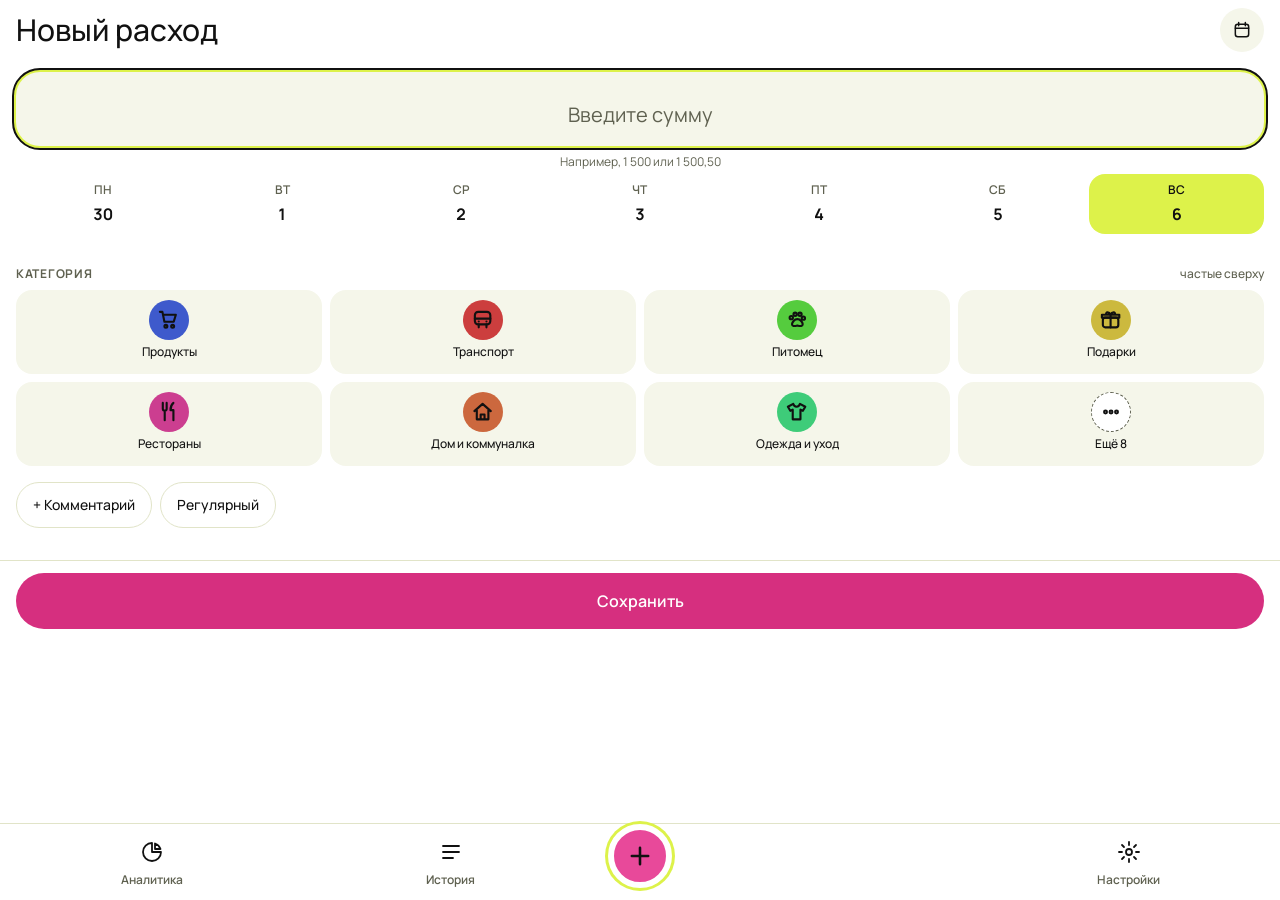
==== beta/index.html @ 1c263b08 "Этапы 2 и 3: каркас приложения и главный экран ввода расхода - нижняя панель на 5 фиксированных мест" ====
<!doctype html>
<html lang="ru">
<head>
<meta charset="utf-8">
<meta name="viewport" content="width=device-width, initial-scale=1, viewport-fit=cover">
<meta name="apple-mobile-web-app-capable" content="yes">
<meta name="mobile-web-app-capable" content="yes">
<meta name="apple-mobile-web-app-title" content="MyMoney β">
<meta name="apple-mobile-web-app-status-bar-style" content="default">
<meta name="theme-color" content="#EFF1D3">
<meta name="color-scheme" content="light dark">
<title>MyMoney</title>
<link rel="apple-touch-icon" href="../icons/icon-180.png">
<link rel="icon" href="../icons/icon-180.png">
<link rel="stylesheet" href="../css/fonts.css">
<link rel="stylesheet" href="../css/app.css">
</head>
<body>
<div id="app"><div class="fatal"><p class="muted">Загрузка…</p></div></div>
<script type="module" src="../js/app.js"></script>
</body>
</html>
---- css/fonts.css ----
/* Manrope (SIL Open Font License), хранится в проекте: работает без интернета и не отправляет запросы наружу. */
@font-face { font-family: 'Manrope'; font-style: normal; font-weight: 300 700; font-display: swap; src: url('../fonts/manrope-cyrillic.woff2') format('woff2'); unicode-range: U+0301, U+0400-045F, U+0490-0491, U+04B0-04B1, U+2116; }
@font-face { font-family: 'Manrope'; font-style: normal; font-weight: 300 700; font-display: swap; src: url('../fonts/manrope-latin.woff2') format('woff2'); unicode-range: U+0000-00FF, U+0131, U+0152-0153, U+02BB-02BC, U+02C6, U+02DA, U+02DC, U+0304, U+0308, U+0329, U+2000-206F, U+20AC, U+2122, U+2191, U+2193, U+2212, U+2215, U+FEFF, U+FFFD; }
---- css/app.css ----
/* Оформление по макету: кремовый фон, лаймовые акценты, малиновая кнопка действия. Светлая и тёмная темы. */
:root {
  --bg: #EFF1D3; --surface: #FFFFFF; --surface2: #F5F6EA; --ink: #111111; --muted: #5F6150; --line: #E1E4C8;
  --lime: #DDF24A; --lime-soft: #EAF5A6; --on-lime: #111111;
  --pink: #E8499A; --accent: #D62F7F; --accent-ink: #FFFFFF; --accent-soft: #F6F8D9;
  --bad: #B3261E; --bad-soft: #FBE7E5; --soft-b: transparent;
  --cs: 58%; --cl: 52%; --on-cat: #111111;
  --f-ui: 'Manrope', system-ui, -apple-system, 'Segoe UI', sans-serif;
  --ease: cubic-bezier(0.22, 1, 0.36, 1);
  --sat: env(safe-area-inset-top, 0px); --sab: env(safe-area-inset-bottom, 0px);
  color-scheme: light;
}
@media (prefers-color-scheme: dark) { :root {
  --bg: #131209; --surface: #181818; --surface2: #272727; --ink: #F2F2EA; --muted: #A9AA98; --line: #313131;
  --accent: #FF70B8; --accent-ink: #111111; --accent-soft: #272727;
  --bad: #FF8A80; --bad-soft: #272727; --soft-b: currentColor;
  --cs: 62%; --cl: 62%; color-scheme: dark; } }

* { box-sizing: border-box; -webkit-tap-highlight-color: transparent; }
html, body { margin: 0; height: 100%; background: var(--surface); }
body { color: var(--ink); font-family: var(--f-ui); font-size: 14px; line-height: 20px; overscroll-behavior: none; -webkit-text-size-adjust: 100%; }
button, input, select { font: inherit; color: inherit; }
button { cursor: pointer; }
button:focus-visible, .inp:focus-visible { outline: 2px solid var(--ink); outline-offset: 2px; }
.num { font-variant-numeric: tabular-nums; }
.muted { color: var(--muted); }
.small { font-size: 12px; line-height: 16px; }

/* каркас: отступ под строку состояния, прокручиваемая область, нижняя панель */
#app { display: flex; flex-direction: column; height: 100vh; height: 100dvh; background: var(--surface); padding-top: var(--sat); }
#app.kb .tabs { display: none; }
.body { flex: 1; overflow-y: auto; overflow-x: hidden; position: relative; scrollbar-width: none; -webkit-overflow-scrolling: touch; overscroll-behavior: contain; }
.body::-webkit-scrollbar { display: none; }
.pad { padding: 4px 16px 32px; }

.tabs { flex: none; display: grid; grid-template-columns: 1fr 1fr 80px 1fr 1fr; align-items: end; border-top: 1px solid var(--line); padding: 8px 2px calc(12px + var(--sab)); background: var(--surface); position: relative; }
.tabs button { border: 0; background: transparent; color: var(--muted); display: flex; flex-direction: column; align-items: center; width: 100%; padding: 0; }
.tabs .ic { width: 40px; height: 40px; border-radius: 50%; display: grid; place-items: center; color: var(--ink); transition: background-color .3s var(--ease); }
.tabs .tl { font-size: 12px; line-height: 16px; font-weight: 600; }
.tabs button[aria-current="page"] { color: var(--ink); }
.tabs button[aria-current="page"] .ic { background: var(--lime); color: var(--on-lime); }
.tabs svg { width: 24px; height: 24px; stroke: currentColor; fill: none; stroke-width: 1.8; stroke-linecap: round; stroke-linejoin: round; }
.tabs .fab { width: 64px; height: 64px; margin: -40px auto 0; border-radius: 50%; background: var(--pink); color: #fff; border: 6px solid var(--surface); box-shadow: 0 0 0 1px var(--line); display: grid; place-items: center; transition: transform .5s var(--ease); }
.tabs .fab svg { width: 28px; height: 28px; stroke-width: 2.2; }
.tabs .fab:active { transform: scale(.96); }
.tabs .fab[aria-current="page"] { box-shadow: 0 0 0 3px var(--lime); }

.hdr { display: flex; align-items: center; gap: 8px; padding: 8px 16px; }
.hdr h1 { margin: 0; flex: 1; font-size: 30px; line-height: 36px; font-weight: 500; text-wrap: balance; }
.hdr .ib { border: 0; background: var(--surface2); width: 44px; height: 44px; border-radius: 50%; display: grid; place-items: center; flex: none; position: relative; cursor: pointer; }
.hdr .ib svg { width: 20px; height: 20px; stroke: currentColor; fill: none; stroke-width: 1.8; stroke-linecap: round; stroke-linejoin: round; }
.dpick { position: absolute; inset: 0; width: 100%; height: 100%; opacity: 0; cursor: pointer; }

.btn { border: 0; border-radius: 999px; padding: 12px 16px; font-weight: 600; font-size: 14px; line-height: 20px; background: var(--surface2); color: var(--ink); transition: transform .3s var(--ease); }
.btn:active, .tile:active, .chip:active { transform: scale(.98); }
.btn.primary { background: var(--accent); color: var(--accent-ink); }
.btn.big { width: 100%; padding: 16px; font-size: 16px; line-height: 24px; }
.btn[disabled] { opacity: .45; }
.card { background: var(--surface2); border-radius: 24px; padding: 16px; }
.row { display: flex; align-items: center; gap: 12px; }

.lbl { font-size: 12px; line-height: 16px; letter-spacing: .06em; text-transform: uppercase; color: var(--muted); font-weight: 700; margin: 24px 0 8px; display: flex; justify-content: space-between; align-items: center; }
.lbl .opt { text-transform: none; letter-spacing: 0; font-weight: 500; }
.inp { width: 100%; border: 1.5px solid var(--line); background: var(--surface); border-radius: 16px; padding: 12px 16px; font-size: 16px; line-height: 24px; outline: none; }
.inp:focus { border-color: var(--ink); box-shadow: 0 0 0 3px var(--lime); }
.inp.amt { font-size: 36px; line-height: 40px; font-weight: 300; padding: 16px; text-align: center; background: var(--surface2); border-color: transparent; border-radius: 24px; letter-spacing: -0.01em; margin-top: 8px; }
.inp.amt::placeholder { font-size: 20px; line-height: 28px; font-weight: 400; color: var(--muted); letter-spacing: 0; }
.err { background: var(--bad-soft); color: var(--bad); border: 1px solid var(--soft-b); border-radius: 16px; padding: 12px 16px; margin-top: 8px; }
.hint { text-align: center; margin-top: 8px; color: var(--muted); font-size: 12px; line-height: 16px; }

.tiles { display: grid; grid-template-columns: repeat(4, 1fr); gap: 8px; }
.tile { border: 2px solid transparent; background: var(--surface2); border-radius: 16px; padding: 8px 0; display: flex; flex-direction: column; align-items: center; justify-content: flex-start; gap: 4px; font-size: 12px; line-height: 16px; font-weight: 500; text-align: center; min-width: 0; min-height: 84px; transition: transform .3s var(--ease); }
.tile .nm { display: -webkit-box; -webkit-line-clamp: 2; -webkit-box-orient: vertical; overflow: hidden; overflow-wrap: anywhere; padding: 0 2px; }
.tile[aria-pressed="true"] { border-color: var(--ink); background: var(--surface); }
.dot { width: 40px; height: 40px; border-radius: 50%; display: grid; place-items: center; color: var(--on-cat); flex: none; }
.dot svg { width: 58%; height: 58%; stroke: var(--on-cat); fill: none; stroke-width: 2.2; stroke-linecap: round; stroke-linejoin: round; }
.tile.more .dot { background: var(--surface); border: 1.5px dashed var(--muted); }
.tile.more .dot svg { stroke: var(--ink); }

.chips { display: flex; gap: 8px; flex-wrap: wrap; }
.chip { border: 1.5px solid var(--line); background: var(--surface); border-radius: 999px; padding: 12px 16px; font-size: 14px; line-height: 20px; font-weight: 500; transition: transform .3s var(--ease); min-height: 44px; }
.chip[aria-pressed="true"] { background: var(--lime); color: var(--on-lime); border-color: var(--ink); font-weight: 600; }

.wk { display: grid; grid-template-columns: repeat(7, 1fr); gap: 4px; padding: 4px 0 8px; }
.wk button { border: 0; background: transparent; border-radius: 16px; padding: 8px 0; display: flex; flex-direction: column; align-items: center; gap: 4px; color: var(--muted); font-size: 12px; line-height: 16px; font-weight: 600; text-transform: uppercase; min-height: 56px; }
.wk button b { font-size: 16px; line-height: 24px; color: var(--ink); }
.wk button[aria-pressed="true"] { background: var(--lime); color: var(--on-lime); }
.wk button[aria-pressed="true"] b { color: var(--on-lime); }
.dateline { color: var(--muted); font-size: 12px; line-height: 16px; margin: 0 0 4px; }

.savebar { position: sticky; bottom: 0; z-index: 2; padding: 12px 16px 16px; background: var(--surface); border-top: 1px solid var(--line); }
.toast { position: fixed; left: 16px; right: 16px; bottom: calc(176px + var(--sab)); display: flex; align-items: center; gap: 12px; background: var(--ink); color: var(--surface); border-radius: 16px; padding: 12px 16px; font-weight: 500; z-index: 9; opacity: 0; transform: translateY(8px); transition: opacity .3s var(--ease), transform .5s var(--ease); pointer-events: none; }
.toast.show { opacity: 1; transform: none; }
.toast.act { pointer-events: auto; }
.toast button { margin-left: auto; border: 0; border-radius: 999px; background: var(--lime); color: #111; padding: 8px 16px; font-weight: 700; flex: none; min-height: 44px; }
#app.kb .toast { bottom: 96px; }

.empty { text-align: center; padding: 32px 8px 8px; }
.empty h2 { margin: 16px 0 8px; font-size: 24px; line-height: 32px; font-weight: 600; text-wrap: balance; }
.empty p { margin: 0 0 24px; color: var(--muted); text-wrap: pretty; }
.kv { display: grid; grid-template-columns: auto 1fr; gap: 4px 16px; margin: 0; }
.kv dt { color: var(--muted); }
.kv dd { margin: 0; text-align: right; font-weight: 600; overflow-wrap: anywhere; }
.fatal { padding: 32px 16px; }
.fatal h2 { font-size: 24px; line-height: 32px; font-weight: 600; margin: 0 0 8px; }

@media (prefers-reduced-motion: reduce) { .btn, .tile, .chip, .tabs .fab, .tabs .ic, .toast { transition: none; } }
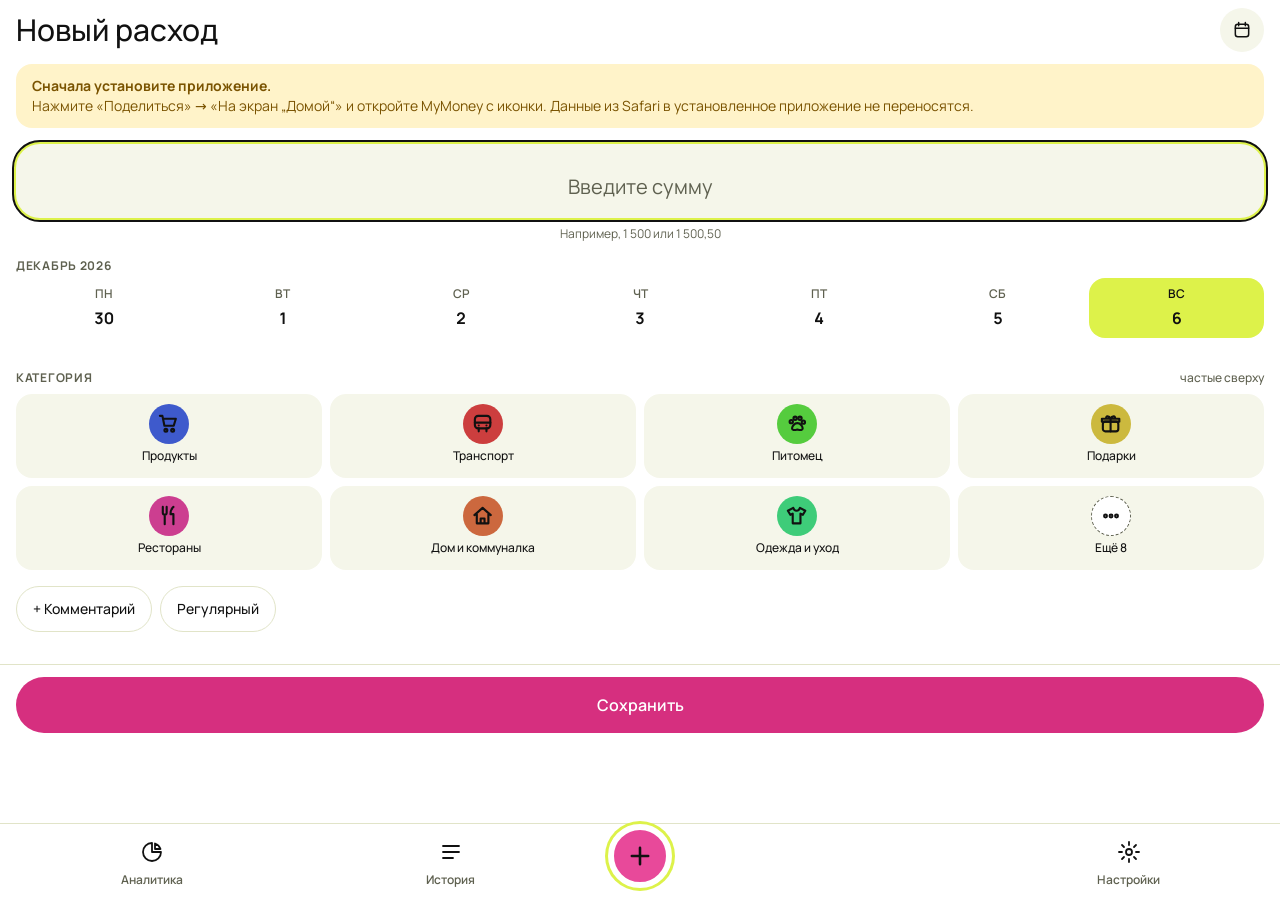
==== commit ee412aa8: "Этап 8: приложение для экрана «Домой», работа без интернета, обновление версии - манифест и значки (" ====
--- a/beta/index.html
+++ b/beta/index.html
@@ -12,6 +12,7 @@
 <title>MyMoney</title>
 <link rel="apple-touch-icon" href="../icons/icon-180.png">
 <link rel="icon" href="../icons/icon-180.png">
+<link rel="manifest" href="manifest.webmanifest">
 <link rel="stylesheet" href="../css/fonts.css">
 <link rel="stylesheet" href="../css/app.css">
 </head>
--- a/css/app.css
+++ b/css/app.css
@@ -105,3 +105,126 @@
 .fatal h2 { font-size: 24px; line-height: 32px; font-weight: 600; margin: 0 0 8px; }
 
 @media (prefers-reduced-motion: reduce) { .btn, .tile, .chip, .tabs .fab, .tabs .ic, .toast { transition: none; } }
+
+/* ---- этап 4: полоса дней с прокруткой, история, карточки ---- */
+.wkm { margin: 16px 0 0; font-size: 12px; line-height: 16px; font-weight: 700; letter-spacing: .06em; text-transform: uppercase; color: var(--muted); }
+.wk { display: grid; grid-auto-flow: column; grid-auto-columns: calc((100% - 24px) / 7); grid-template-columns: none; overflow-x: auto; scroll-snap-type: x mandatory; scrollbar-width: none; position: relative; overscroll-behavior-x: contain; margin: 0 -4px; padding: 4px 4px 8px; scroll-padding: 0 4px; }
+.wk::-webkit-scrollbar { display: none; }
+.wk button:nth-child(7n+1) { scroll-snap-align: start; }
+.wk button[data-today]:not([aria-pressed="true"]) b::after { content: ""; display: block; width: 4px; height: 4px; border-radius: 50%; background: var(--accent); margin: 2px auto -6px; }
+.chip.dashed { border-style: dashed; color: var(--accent); background: transparent; }
+.hdr h1.sub { font-size: 24px; line-height: 32px; font-weight: 600; }
+.hdr .ib.on { background: var(--lime); color: var(--on-lime); }
+.notice { background: var(--warn-soft, #FFF3C9); color: var(--warn, #7A5300); border-radius: 16px; padding: 12px 16px; margin-bottom: 8px; }
+@media (prefers-color-scheme: dark) { :root { --warn-soft: #272727; --warn: #F2C46B; } }
+.mstrip { display: flex; gap: 8px; overflow-x: auto; padding: 4px 16px 12px; scrollbar-width: none; }
+.mstrip::-webkit-scrollbar { display: none; }
+.mchip { flex: none; width: 56px; border: 0; background: transparent; border-radius: 20px; padding: 8px 0; display: flex; flex-direction: column; align-items: center; gap: 4px; color: var(--muted); font-size: 12px; line-height: 16px; font-weight: 600; transition: background-color .3s var(--ease); min-height: 44px; }
+.mchip b { font-size: 16px; line-height: 24px; color: var(--ink); font-weight: 600; }
+.mchip[aria-current="true"] { background: var(--lime); color: var(--on-lime); }
+.mchip[aria-current="true"] b { color: var(--on-lime); }
+.total { font-weight: 300; font-size: 30px; line-height: 36px; letter-spacing: -0.02em; }
+.day { display: flex; justify-content: space-between; margin: 16px 0 0; font-size: 12px; line-height: 16px; color: var(--muted); font-weight: 700; }
+.rec { display: flex; gap: 12px; align-items: flex-start; padding: 12px 0; border: 0; border-bottom: 1px solid var(--line); background: transparent; width: 100%; text-align: left; }
+.rec .sp { flex: 1; min-width: 0; }
+.rec .t { font-weight: 600; }
+.rec .n { color: var(--muted); overflow-wrap: anywhere; }
+.rec .a { font-weight: 600; white-space: nowrap; }
+.badge { font-size: 12px; line-height: 16px; font-weight: 700; color: var(--on-lime); background: var(--lime); border-radius: 999px; padding: 0 8px; margin-left: 8px; vertical-align: 1px; }
+.banner { display: flex; gap: 12px; align-items: center; background: var(--lime-soft); color: #111; border-radius: 16px; padding: 12px 16px; font-weight: 500; margin-bottom: 8px; }
+.ibtn { border: 0; background: transparent; color: var(--muted); padding: 8px; font-size: 14px; line-height: 20px; font-weight: 600; min-height: 44px; min-width: 44px; }
+.banner .ibtn { color: #111; }
+.btn.danger { background: var(--bad-soft); color: var(--bad); border: 1px solid var(--soft-b); }
+.heroc { border-radius: 32px; padding: 32px 16px 24px; margin-top: 16px; color: #111; background: linear-gradient(160deg, #F7C3DD 0%, #F6CDB4 45%, #DDF24A 100%); text-align: center; }
+.heroc h2 { margin: 16px 0 8px; font-size: 30px; line-height: 36px; font-weight: 500; text-wrap: balance; }
+.heroc p { margin: 0 0 24px; text-wrap: pretty; }
+.heroc .btn.primary { background: #111; color: #fff; }
+.tog { width: 48px; height: 28px; border-radius: 999px; border: 1.5px solid var(--ink); background: var(--surface); position: relative; flex: none; }
+.tog::before { content: ""; position: absolute; inset: -8px; }
+.tog::after { content: ""; position: absolute; top: 3px; left: 3px; width: 18px; height: 18px; border-radius: 50%; background: var(--ink); transition: transform .5s var(--ease); }
+.tog.on { background: var(--lime); }
+.tog.on::after { transform: translateX(20px); background: var(--on-lime); }
+select.inp { appearance: none; background-image: linear-gradient(45deg, transparent 50%, var(--muted) 50%), linear-gradient(135deg, var(--muted) 50%, transparent 50%); background-position: calc(100% - 20px) 55%, calc(100% - 15px) 55%; background-size: 5px 5px; background-repeat: no-repeat; padding-right: 40px; }
+select.inp[disabled] { background-color: var(--surface2); color: var(--muted); }
+.sheet { position: fixed; inset: 0; background: rgba(17,17,17,.5); display: flex; align-items: flex-end; z-index: 20; }
+.sheetbox { background: var(--surface); width: 100%; border-radius: 32px 32px 0 0; padding: 24px 16px calc(16px + var(--sab)); max-height: 92%; overflow-y: auto; }
+.sheetbox h3 { margin: 0 0 12px; font-size: 20px; line-height: 28px; font-weight: 600; }
+.sheetbtns { display: grid; gap: 8px; margin-top: 16px; }
+.diff { display: grid; gap: 8px; }
+.diff .d { display: grid; gap: 4px; padding: 12px 16px; background: var(--surface2); border-radius: 16px; }
+.diff s { color: var(--muted); }
+.toast { z-index: 30; }
+@media (prefers-reduced-motion: reduce) { .mchip { transition: none; } .wk { scroll-behavior: auto; } }
+
+/* ---- настройки, категории ---- */
+.setrow { display: flex; align-items: center; gap: 12px; width: 100%; padding: 16px 4px; border: 0; border-bottom: 1px solid var(--line); background: transparent; text-align: left; font-size: 16px; line-height: 24px; font-weight: 500; min-height: 56px; }
+.setrow .sp { flex: 1; }
+.setrow .ch svg { width: 20px; height: 20px; stroke: var(--muted); fill: none; stroke-width: 2; stroke-linecap: round; stroke-linejoin: round; display: block; }
+.tree .cat { display: flex; gap: 4px; align-items: center; padding: 4px 0; border-bottom: 1px solid var(--line); }
+.catname, .subname { flex: 1; min-width: 0; border: 0; background: transparent; text-align: left; display: flex; align-items: center; gap: 12px; padding: 8px 0; min-height: 44px; }
+.catname .dot { width: 32px; height: 32px; }
+.catname .sp { flex: 1; min-width: 0; overflow-wrap: anywhere; }
+.tree .subs { padding: 0 0 8px 44px; border-bottom: 1px solid var(--line); }
+.tree .sub { display: flex; align-items: center; gap: 4px; color: var(--muted); }
+.subname { color: var(--muted); padding: 4px 0; }
+.subadd { border: 0; background: transparent; color: var(--accent); font-weight: 600; padding: 8px 0; min-height: 44px; }
+.arrows { display: flex; flex: none; }
+.arrows .ibtn { padding: 0; display: grid; place-items: center; }
+.arrows .ibtn[disabled] { opacity: .25; }
+.arrows svg { width: 20px; height: 20px; stroke: var(--ink); fill: none; stroke-width: 2; stroke-linecap: round; stroke-linejoin: round; }
+.pal { display: grid; grid-template-columns: repeat(6, 1fr); gap: 12px; }
+.pal button { aspect-ratio: 1; border-radius: 50%; border: 3px solid transparent; padding: 0; min-width: 44px; min-height: 44px; }
+.pal button[aria-pressed="true"] { border-color: var(--ink); box-shadow: inset 0 0 0 3px var(--surface); }
+.icons { display: grid; grid-template-columns: repeat(6, 1fr); gap: 8px; }
+.icb { aspect-ratio: 1; border: 2px solid transparent; background: var(--surface2); border-radius: 16px; display: grid; place-items: center; padding: 0; min-height: 44px; }
+.icb svg { width: 26px; height: 26px; stroke: var(--ink); fill: none; stroke-width: 2; stroke-linecap: round; stroke-linejoin: round; }
+.icb[aria-pressed="true"] { background: var(--lime); border-color: var(--ink); }
+.icb[aria-pressed="true"] svg { stroke: var(--on-lime); }
+.imp { padding: 12px 0; border-bottom: 1px solid var(--line); display: grid; gap: 8px; }
+.btn[disabled] { opacity: .45; }
+
+/* ---- аналитика ---- */
+:root { --up: #B4510B; --down: #3F7D12; --barline: #85876A; }
+@media (prefers-color-scheme: dark) { :root { --up: #F0A25F; --down: #A7E05A; --barline: #6E6F5E; } }
+.up { color: var(--up); } .down { color: var(--down); }
+.dstrip { display: flex; gap: 8px; overflow-x: auto; padding: 4px 16px 12px; scrollbar-width: none; }
+.dstrip::-webkit-scrollbar { display: none; }
+.dchip { flex: none; border: 1.5px solid transparent; background: var(--surface2); color: var(--muted); border-radius: 999px; padding: 12px 16px; font-weight: 600; white-space: nowrap; transition: background-color .3s var(--ease); min-height: 44px; }
+.dchip[aria-current="true"] { background: var(--lime); color: var(--on-lime); border-color: var(--ink); }
+.hero { text-align: center; padding: 8px 0 0; }
+.hero .big { font-size: 48px; line-height: 48px; font-weight: 300; letter-spacing: -0.03em; }
+.hero .cur { font-size: 20px; line-height: 28px; color: var(--muted); font-weight: 400; margin-left: 4px; letter-spacing: 0; }
+.dl { font-size: 12px; line-height: 16px; font-weight: 600; margin-top: 8px; }
+.donutbox { position: relative; width: 224px; margin: 16px auto 8px; }
+.donut { width: 100%; display: block; }
+.donutc { position: absolute; inset: 0; display: grid; place-content: center; text-align: center; }
+.donutc .total { font-size: 24px; line-height: 32px; }
+.dot.sm { width: 12px; height: 12px; }
+.dot.sm svg { display: none; }
+.legrow { display: flex; align-items: center; gap: 12px; padding: 12px 0; border: 0; border-bottom: 1px solid var(--line); background: transparent; width: 100%; text-align: left; min-height: 44px; }
+.legrow .nm { flex: 1; min-width: 0; font-weight: 500; overflow-wrap: anywhere; }
+.legrow .pc { color: var(--muted); width: 52px; text-align: right; }
+.legrow .am { width: 104px; text-align: right; font-weight: 600; }
+.delta { font-size: 12px; line-height: 16px; font-weight: 600; display: block; }
+.mscroll { display: flex; gap: 8px; overflow-x: auto; padding: 8px 0; scrollbar-width: none; margin: 16px -16px 0; padding-inline: 16px; }
+.mscroll::-webkit-scrollbar { display: none; }
+.mcol { flex: none; width: 56px; border: 0; background: transparent; padding: 0; display: flex; flex-direction: column; align-items: center; gap: 8px; font-size: 12px; line-height: 16px; }
+.mcol b { font-weight: 700; }
+.mcol .ml { font-weight: 600; color: var(--muted); }
+.mcol .ms { color: var(--muted); font-weight: 500; min-height: 16px; }
+.mbar { height: 144px; width: 100%; display: flex; align-items: flex-end; }
+.mbar i { display: block; width: 100%; border-radius: 12px 12px 4px 4px; background-color: var(--lime-soft); min-height: 4px; box-shadow: inset 0 0 0 1.5px var(--barline); }
+.mcol[aria-pressed="true"] .mbar i { background-color: var(--lime); box-shadow: inset 0 0 0 2px var(--ink); }
+.mcol[aria-pressed="true"] .ml { color: var(--ink); }
+.grid2 { display: grid; grid-template-columns: 1fr 1fr; gap: 8px; }
+.stat { background: var(--surface2); border-radius: 24px; padding: 16px; }
+.stat b { display: block; font-weight: 400; font-size: 20px; line-height: 28px; margin-top: 4px; }
+.tbl { width: 100%; border-collapse: collapse; }
+.tbl th { text-align: right; font-size: 12px; line-height: 16px; letter-spacing: .05em; text-transform: uppercase; color: var(--muted); font-weight: 700; padding: 8px 0; }
+.tbl th:first-child, .tbl td:first-child { text-align: left; }
+.tbl td { padding: 8px 0 8px 4px; border-top: 1px solid var(--line); text-align: right; }
+.bar { height: 8px; border-radius: 4px; background: var(--surface2); overflow: hidden; }
+.bar i { display: block; height: 100%; border-radius: 4px; }
+.filebtn { cursor: pointer; }
+.updatebar { flex: none; display: flex; gap: 12px; align-items: center; background: var(--lime); color: #111; padding: 8px 16px; font-weight: 600; }
+.updatebar .btn { background: #111; color: #fff; min-height: 44px; }
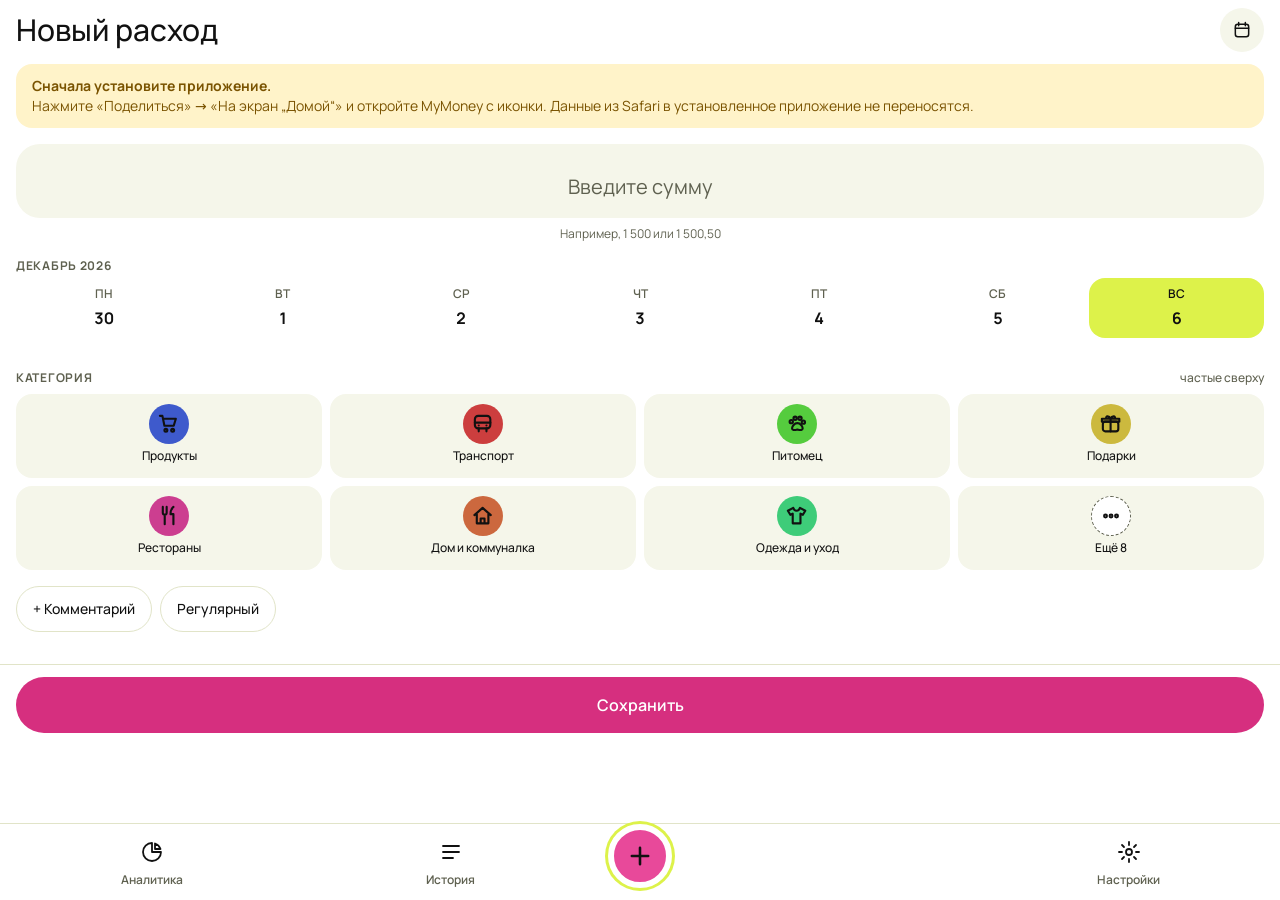
==== commit a749771b: "Тёмная тема и переключатель в настройках - все цвета темы собраны в наборы переменных: светлый и тём" ====
--- a/beta/index.html
+++ b/beta/index.html
@@ -7,12 +7,13 @@
 <meta name="mobile-web-app-capable" content="yes">
 <meta name="apple-mobile-web-app-title" content="MyMoney β">
 <meta name="apple-mobile-web-app-status-bar-style" content="default">
-<meta name="theme-color" content="#EFF1D3">
+<meta name="theme-color" content="#FFFFFF">
 <meta name="color-scheme" content="light dark">
 <title>MyMoney</title>
 <link rel="apple-touch-icon" href="../icons/icon-180.png">
 <link rel="icon" href="../icons/icon-180.png">
 <link rel="manifest" href="manifest.webmanifest">
+<script>try{var t=localStorage.getItem("mymoney.theme");if(t==="light"||t==="dark")document.documentElement.dataset.theme=t}catch(e){}</script>
 <link rel="stylesheet" href="../css/fonts.css">
 <link rel="stylesheet" href="../css/app.css">
 </head>
--- a/css/app.css
+++ b/css/app.css
@@ -1,19 +1,39 @@
-/* Оформление по макету: кремовый фон, лаймовые акценты, малиновая кнопка действия. Светлая и тёмная темы. */
+/* Оформление по макету: кремовый фон, лаймовые акценты, малиновая кнопка действия.
+   Тема: по умолчанию как в системе iPhone; в «Настройках» можно закрепить светлую или тёмную (атрибут data-theme на <html>). */
 :root {
   --bg: #EFF1D3; --surface: #FFFFFF; --surface2: #F5F6EA; --ink: #111111; --muted: #5F6150; --line: #E1E4C8;
   --lime: #DDF24A; --lime-soft: #EAF5A6; --on-lime: #111111;
   --pink: #E8499A; --accent: #D62F7F; --accent-ink: #FFFFFF; --accent-soft: #F6F8D9;
   --bad: #B3261E; --bad-soft: #FBE7E5; --soft-b: transparent;
+  --warn-soft: #FFF3C9; --warn: #7A5300;
+  --up: #B4510B; --down: #3F7D12; --barline: #85876A; --bar-soft: #EAF5A6;
+  --banner-bg: #EAF5A6; --banner-ink: #111111;
+  --hero-a: #F7C3DD; --hero-b: #F6CDB4; --hero-c: #DDF24A; --hero-ink: #111111; --hero-btn: #111111; --hero-btn-ink: #FFFFFF;
   --cs: 58%; --cl: 52%; --on-cat: #111111;
   --f-ui: 'Manrope', system-ui, -apple-system, 'Segoe UI', sans-serif;
   --ease: cubic-bezier(0.22, 1, 0.36, 1);
   --sat: env(safe-area-inset-top, 0px); --sab: env(safe-area-inset-bottom, 0px);
   color-scheme: light;
 }
-@media (prefers-color-scheme: dark) { :root {
+/* Тёмная тема: одни и те же значения для выбора вручную и для системной темы */
+:root[data-theme="dark"] {
   --bg: #131209; --surface: #181818; --surface2: #272727; --ink: #F2F2EA; --muted: #A9AA98; --line: #313131;
   --accent: #FF70B8; --accent-ink: #111111; --accent-soft: #272727;
   --bad: #FF8A80; --bad-soft: #272727; --soft-b: currentColor;
+  --warn-soft: #272727; --warn: #F2C46B;
+  --up: #F0A25F; --down: #A7E05A; --barline: #6E6F5E; --bar-soft: #3A4218;
+  --banner-bg: #2D3315; --banner-ink: #EAF5A6;
+  --hero-a: #4D2B40; --hero-b: #4A3A2C; --hero-c: #4A5420; --hero-ink: #F2F2EA; --hero-btn: #FF70B8; --hero-btn-ink: #111111;
+  --cs: 62%; --cl: 62%; color-scheme: dark;
+}
+@media (prefers-color-scheme: dark) { :root:not([data-theme="light"]) {
+  --bg: #131209; --surface: #181818; --surface2: #272727; --ink: #F2F2EA; --muted: #A9AA98; --line: #313131;
+  --accent: #FF70B8; --accent-ink: #111111; --accent-soft: #272727;
+  --bad: #FF8A80; --bad-soft: #272727; --soft-b: currentColor;
+  --warn-soft: #272727; --warn: #F2C46B;
+  --up: #F0A25F; --down: #A7E05A; --barline: #6E6F5E; --bar-soft: #3A4218;
+  --banner-bg: #2D3315; --banner-ink: #EAF5A6;
+  --hero-a: #4D2B40; --hero-b: #4A3A2C; --hero-c: #4A5420; --hero-ink: #F2F2EA; --hero-btn: #FF70B8; --hero-btn-ink: #111111;
   --cs: 62%; --cl: 62%; color-scheme: dark; } }
 
 * { box-sizing: border-box; -webkit-tap-highlight-color: transparent; }
@@ -115,8 +135,7 @@
 .chip.dashed { border-style: dashed; color: var(--accent); background: transparent; }
 .hdr h1.sub { font-size: 24px; line-height: 32px; font-weight: 600; }
 .hdr .ib.on { background: var(--lime); color: var(--on-lime); }
-.notice { background: var(--warn-soft, #FFF3C9); color: var(--warn, #7A5300); border-radius: 16px; padding: 12px 16px; margin-bottom: 8px; }
-@media (prefers-color-scheme: dark) { :root { --warn-soft: #272727; --warn: #F2C46B; } }
+.notice { background: var(--warn-soft); color: var(--warn); border-radius: 16px; padding: 12px 16px; margin-bottom: 8px; }
 .mstrip { display: flex; gap: 8px; overflow-x: auto; padding: 4px 16px 12px; scrollbar-width: none; }
 .mstrip::-webkit-scrollbar { display: none; }
 .mchip { flex: none; width: 56px; border: 0; background: transparent; border-radius: 20px; padding: 8px 0; display: flex; flex-direction: column; align-items: center; gap: 4px; color: var(--muted); font-size: 12px; line-height: 16px; font-weight: 600; transition: background-color .3s var(--ease); min-height: 44px; }
@@ -131,14 +150,14 @@
 .rec .n { color: var(--muted); overflow-wrap: anywhere; }
 .rec .a { font-weight: 600; white-space: nowrap; }
 .badge { font-size: 12px; line-height: 16px; font-weight: 700; color: var(--on-lime); background: var(--lime); border-radius: 999px; padding: 0 8px; margin-left: 8px; vertical-align: 1px; }
-.banner { display: flex; gap: 12px; align-items: center; background: var(--lime-soft); color: #111; border-radius: 16px; padding: 12px 16px; font-weight: 500; margin-bottom: 8px; }
+.banner { display: flex; gap: 12px; align-items: center; background: var(--banner-bg); color: var(--banner-ink); border-radius: 16px; padding: 12px 16px; font-weight: 500; margin-bottom: 8px; }
 .ibtn { border: 0; background: transparent; color: var(--muted); padding: 8px; font-size: 14px; line-height: 20px; font-weight: 600; min-height: 44px; min-width: 44px; }
-.banner .ibtn { color: #111; }
+.banner .ibtn { color: var(--banner-ink); }
 .btn.danger { background: var(--bad-soft); color: var(--bad); border: 1px solid var(--soft-b); }
-.heroc { border-radius: 32px; padding: 32px 16px 24px; margin-top: 16px; color: #111; background: linear-gradient(160deg, #F7C3DD 0%, #F6CDB4 45%, #DDF24A 100%); text-align: center; }
+.heroc { border-radius: 32px; padding: 32px 16px 24px; margin-top: 16px; color: var(--hero-ink); background: linear-gradient(160deg, var(--hero-a) 0%, var(--hero-b) 45%, var(--hero-c) 100%); text-align: center; }
 .heroc h2 { margin: 16px 0 8px; font-size: 30px; line-height: 36px; font-weight: 500; text-wrap: balance; }
 .heroc p { margin: 0 0 24px; text-wrap: pretty; }
-.heroc .btn.primary { background: #111; color: #fff; }
+.heroc .btn.primary { background: var(--hero-btn); color: var(--hero-btn-ink); }
 .tog { width: 48px; height: 28px; border-radius: 999px; border: 1.5px solid var(--ink); background: var(--surface); position: relative; flex: none; }
 .tog::before { content: ""; position: absolute; inset: -8px; }
 .tog::after { content: ""; position: absolute; top: 3px; left: 3px; width: 18px; height: 18px; border-radius: 50%; background: var(--ink); transition: transform .5s var(--ease); }
@@ -184,8 +203,6 @@
 .btn[disabled] { opacity: .45; }
 
 /* ---- аналитика ---- */
-:root { --up: #B4510B; --down: #3F7D12; --barline: #85876A; }
-@media (prefers-color-scheme: dark) { :root { --up: #F0A25F; --down: #A7E05A; --barline: #6E6F5E; } }
 .up { color: var(--up); } .down { color: var(--down); }
 .dstrip { display: flex; gap: 8px; overflow-x: auto; padding: 4px 16px 12px; scrollbar-width: none; }
 .dstrip::-webkit-scrollbar { display: none; }
@@ -213,7 +230,7 @@
 .mcol .ml { font-weight: 600; color: var(--muted); }
 .mcol .ms { color: var(--muted); font-weight: 500; min-height: 16px; }
 .mbar { height: 144px; width: 100%; display: flex; align-items: flex-end; }
-.mbar i { display: block; width: 100%; border-radius: 12px 12px 4px 4px; background-color: var(--lime-soft); min-height: 4px; box-shadow: inset 0 0 0 1.5px var(--barline); }
+.mbar i { display: block; width: 100%; border-radius: 12px 12px 4px 4px; background-color: var(--bar-soft); min-height: 4px; box-shadow: inset 0 0 0 1.5px var(--barline); }
 .mcol[aria-pressed="true"] .mbar i { background-color: var(--lime); box-shadow: inset 0 0 0 2px var(--ink); }
 .mcol[aria-pressed="true"] .ml { color: var(--ink); }
 .grid2 { display: grid; grid-template-columns: 1fr 1fr; gap: 8px; }
@@ -228,3 +245,10 @@
 .filebtn { cursor: pointer; }
 .updatebar { flex: none; display: flex; gap: 12px; align-items: center; background: var(--lime); color: #111; padding: 8px 16px; font-weight: 600; }
 .updatebar .btn { background: #111; color: #fff; min-height: 44px; }
+
+/* Ввод текста: пока в поле мигает курсор, нижняя панель и «Сохранить» скрыты */
+#app.typing .tabs, #app.typing .savebar { display: none; }
+#app.typing .toast { bottom: 96px; }
+.seg { display: flex; background: var(--surface2); border-radius: 999px; padding: 4px; margin: 4px 0 8px; }
+.seg button { flex: 1; border: 0; background: transparent; padding: 12px 8px; border-radius: 999px; font-weight: 600; color: var(--muted); font-size: 14px; line-height: 20px; min-height: 44px; transition: background-color .3s var(--ease); }
+.seg button[aria-pressed="true"] { background: var(--lime); color: var(--on-lime); }
